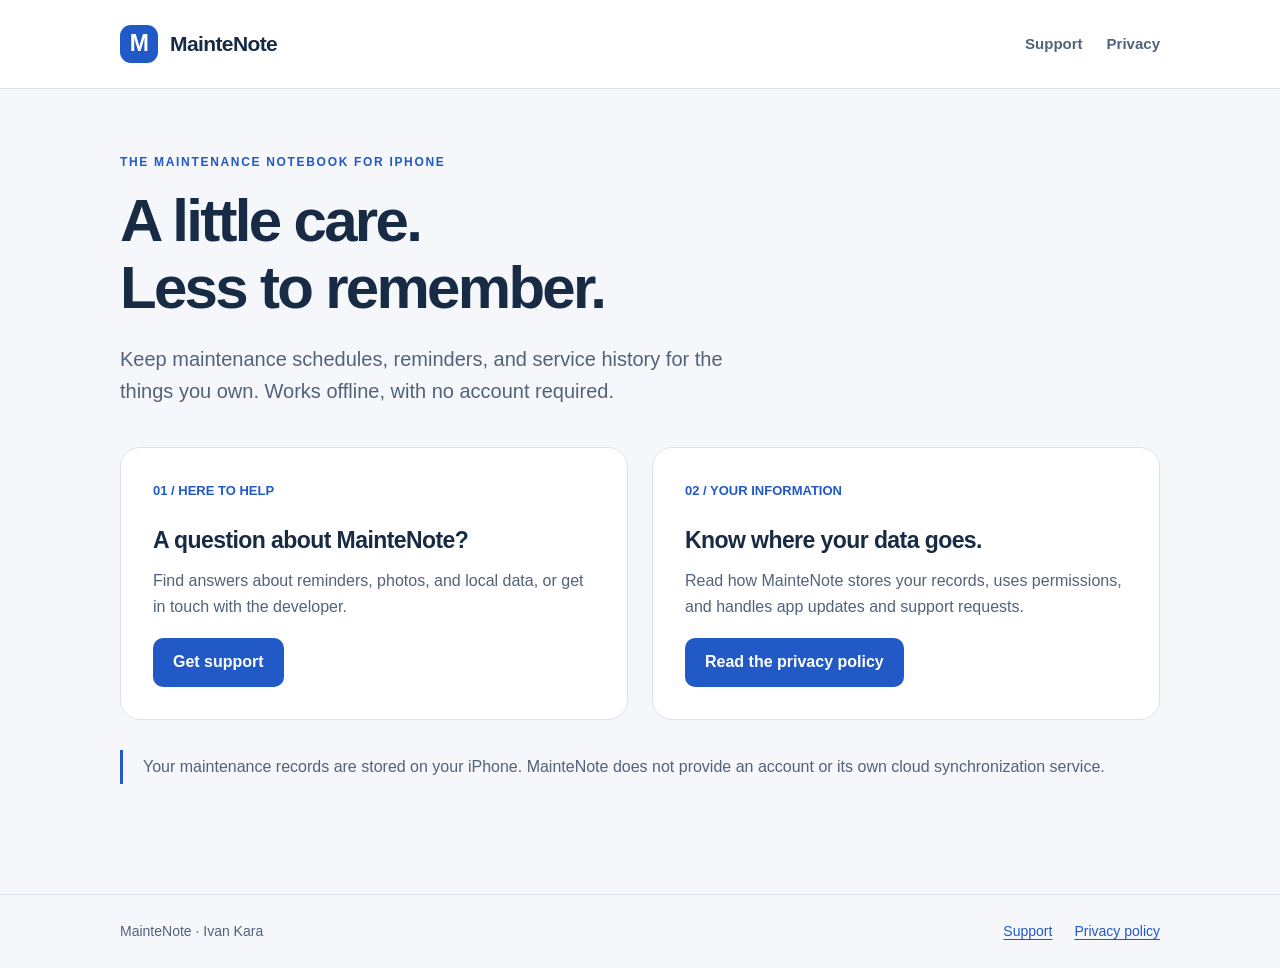
==== public/index.html @ a6821097 "Initial commit" ====
<!doctype html>
<html lang="en">
<head>
  <meta charset="utf-8">
  <meta name="viewport" content="width=device-width, initial-scale=1">
  <meta name="description" content="Support and privacy information for MainteNote, the offline maintenance notebook for iPhone.">
  <meta name="referrer" content="strict-origin-when-cross-origin">
  <title>MainteNote — Support &amp; Privacy</title>
  <link rel="stylesheet" href="./styles.css">
</head>
<body>
  <a class="skip-link" href="#main">Skip to content</a>
  <header class="site-header">
    <div class="container header-inner">
      <a class="brand" href="./"><span class="brand-mark" aria-hidden="true">M</span>MainteNote</a>
      <nav aria-label="Main navigation"><a href="./support/">Support</a><a href="./privacy/">Privacy</a></nav>
    </div>
  </header>
  <main id="main" class="container">
    <p class="eyebrow">The maintenance notebook for iPhone</p>
    <h1>A little care.<br>Less to remember.</h1>
    <p class="lead">Keep maintenance schedules, reminders, and service history for the things you own. Works offline, with no account required.</p>
    <div class="grid">
      <section class="card" aria-labelledby="support-title">
        <span class="card-number" aria-hidden="true">01 / HERE TO HELP</span>
        <h2 id="support-title">A question about MainteNote?</h2>
        <p>Find answers about reminders, photos, and local data, or get in touch with the developer.</p>
        <a class="button" href="./support/">Get support</a>
      </section>
      <section class="card" aria-labelledby="privacy-title">
        <span class="card-number" aria-hidden="true">02 / YOUR INFORMATION</span>
        <h2 id="privacy-title">Know where your data goes.</h2>
        <p>Read how MainteNote stores your records, uses permissions, and handles app updates and support requests.</p>
        <a class="button" href="./privacy/">Read the privacy policy</a>
      </section>
    </div>
    <p class="notice">Your maintenance records are stored on your iPhone. MainteNote does not provide an account or its own cloud synchronization service.</p>
  </main>
  <footer class="site-footer">
    <div class="container footer-inner"><span>MainteNote · Ivan Kara</span><div class="footer-links"><a href="./support/">Support</a><a href="./privacy/">Privacy policy</a></div></div>
  </footer>
</body>
</html>
---- public/styles.css ----
:root {
  color-scheme: light;
  font-family: -apple-system, BlinkMacSystemFont, "Segoe UI", sans-serif;
  color: #172b45;
  background: #f5f7fa;
  font-synthesis: none;
  line-height: 1.65;
  --muted: #52627a;
  --accent: #2159c7;
  --border: #dce3ed;
}

* { box-sizing: border-box; }
body { margin: 0; }
a { color: var(--accent); text-underline-offset: 0.2em; }
a:hover { text-decoration-thickness: 2px; }
a:focus-visible { outline: 3px solid var(--accent); outline-offset: 5px; border-radius: 3px; }
.container { width: min(100% - 48px, 1040px); margin-inline: auto; }
.skip-link { position: absolute; top: -100px; left: 24px; padding: 12px; background: white; z-index: 1; }
.skip-link:focus { top: 12px; }
.site-header { border-bottom: 1px solid var(--border); background: #fff; }
.header-inner { min-height: 88px; display: flex; justify-content: space-between; align-items: center; gap: 24px; }
.brand { display: inline-flex; align-items: center; gap: 12px; color: #172b45; text-decoration: none; font-size: 21px; font-weight: 750; letter-spacing: -0.6px; }
.brand-mark { display: grid; place-items: center; width: 38px; height: 38px; border-radius: 11px; color: #fff; background: var(--accent); font-size: 23px; }
nav { display: flex; gap: 24px; }
nav a { color: var(--muted); font-size: 15px; font-weight: 600; text-decoration: none; padding-block: 10px; }
nav a[aria-current="page"] { color: var(--accent); text-decoration: underline; }
main { padding-block: 64px 80px; min-height: calc(100vh - 190px); }
.eyebrow { margin: 0 0 14px; color: var(--accent); font-size: 12px; font-weight: 750; letter-spacing: 0.14em; text-transform: uppercase; }
h1 { max-width: 800px; margin: 0 0 22px; font-size: clamp(36px, 6vw, 60px); line-height: 1.12; letter-spacing: -0.045em; font-weight: 750; }
h2 { margin: 0 0 12px; font-size: 23px; line-height: 1.3; letter-spacing: -0.025em; }
h3 { font-size: 18px; margin: 28px 0 8px; }
p { margin: 0 0 18px; }
.lead { max-width: 660px; color: var(--muted); font-size: 20px; line-height: 1.6; }
.meta { color: var(--muted); font-size: 14px; }
.grid { display: grid; grid-template-columns: 1fr 1fr; gap: 24px; margin-top: 40px; }
.card { background: #fff; border: 1px solid var(--border); border-radius: 20px; padding: 32px; }
.card p { color: var(--muted); }
.card p:last-child { margin-bottom: 0; }
.card-number { display: block; color: var(--accent); font-size: 13px; font-weight: 700; margin-bottom: 24px; }
.button { display: inline-flex; justify-content: center; align-items: center; min-height: 48px; padding: 11px 20px; background: var(--accent); color: #fff; border-radius: 10px; text-decoration: none; font-weight: 650; }
.button:hover { background: #19469e; }
.contact { display: grid; grid-template-columns: 1.15fr 1fr; gap: 40px; align-items: start; margin-top: 36px; }
.contact a { overflow-wrap: anywhere; }
.contact-label { font-size: 13px; font-weight: 650; color: var(--muted); margin-bottom: 8px; }
.contact-email { font-size: 22px; font-weight: 650; }
.notice { border-left: 3px solid var(--accent); padding: 4px 0 4px 20px; color: var(--muted); margin-block: 30px; }
.notice p:last-child { margin-bottom: 0; }
.faq { margin-top: 48px; max-width: 800px; }
.faq section { padding-block: 26px; border-top: 1px solid var(--border); }
.faq h3 { margin-top: 0; }
.faq p:last-child { margin-bottom: 0; }
.prose { max-width: 760px; }
.prose section { margin-top: 34px; }
.prose li { margin-bottom: 10px; }
ul, ol { padding-left: 24px; }
.site-footer { border-top: 1px solid var(--border); }
.footer-inner { display: flex; flex-wrap: wrap; gap: 16px 28px; justify-content: space-between; padding-block: 25px; font-size: 14px; color: var(--muted); }
.footer-links { display: flex; flex-wrap: wrap; gap: 22px; }

@media (max-width: 640px) {
  .container { width: min(100% - 32px, 1040px); }
  .header-inner { min-height: 80px; gap: 12px; flex-wrap: wrap; padding-block: 16px; }
  .brand { font-size: 19px; }
  nav { gap: 18px; }
  main { padding-block: 40px 56px; }
  .lead { font-size: 18px; }
  .grid, .contact { grid-template-columns: 1fr; gap: 20px; }
  .card { padding: 24px; }
  .card-number { margin-bottom: 16px; }
  .contact-email { font-size: 19px; }
}
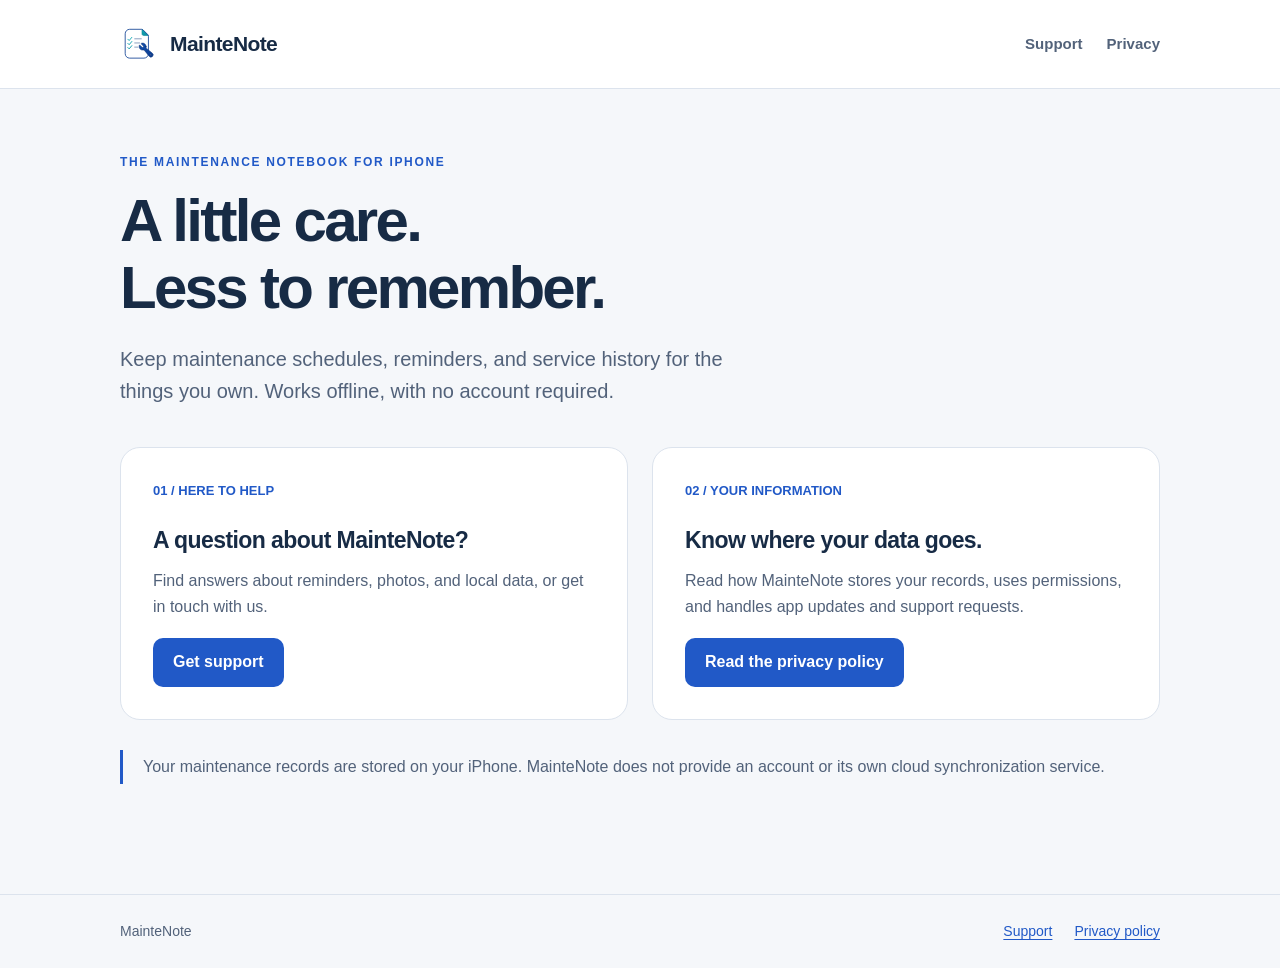
==== commit 294803de: "Better site" ====
--- a/public/index.html
+++ b/public/index.html
@@ -6,13 +6,16 @@
   <meta name="description" content="Support and privacy information for MainteNote, the offline maintenance notebook for iPhone.">
   <meta name="referrer" content="strict-origin-when-cross-origin">
   <title>MainteNote — Support &amp; Privacy</title>
+  <link rel="icon" href="./maintenote-mark.svg" type="image/svg+xml">
+  <meta name="theme-color" content="#f5f7fa" media="(prefers-color-scheme: light)">
+  <meta name="theme-color" content="#0d1726" media="(prefers-color-scheme: dark)">
   <link rel="stylesheet" href="./styles.css">
 </head>
 <body>
   <a class="skip-link" href="#main">Skip to content</a>
   <header class="site-header">
     <div class="container header-inner">
-      <a class="brand" href="./"><span class="brand-mark" aria-hidden="true">M</span>MainteNote</a>
+      <a class="brand" href="./"><img class="brand-mark" src="./maintenote-mark.svg" alt="">MainteNote</a>
       <nav aria-label="Main navigation"><a href="./support/">Support</a><a href="./privacy/">Privacy</a></nav>
     </div>
   </header>
@@ -24,7 +27,7 @@
       <section class="card" aria-labelledby="support-title">
         <span class="card-number" aria-hidden="true">01 / HERE TO HELP</span>
         <h2 id="support-title">A question about MainteNote?</h2>
-        <p>Find answers about reminders, photos, and local data, or get in touch with the developer.</p>
+        <p>Find answers about reminders, photos, and local data, or get in touch with us.</p>
         <a class="button" href="./support/">Get support</a>
       </section>
       <section class="card" aria-labelledby="privacy-title">
@@ -37,7 +40,7 @@
     <p class="notice">Your maintenance records are stored on your iPhone. MainteNote does not provide an account or its own cloud synchronization service.</p>
   </main>
   <footer class="site-footer">
-    <div class="container footer-inner"><span>MainteNote · Ivan Kara</span><div class="footer-links"><a href="./support/">Support</a><a href="./privacy/">Privacy policy</a></div></div>
+    <div class="container footer-inner"><span>MainteNote</span><div class="footer-links"><a href="./support/">Support</a><a href="./privacy/">Privacy policy</a></div></div>
   </footer>
 </body>
 </html>
--- a/public/styles.css
+++ b/public/styles.css
@@ -1,12 +1,16 @@
 :root {
-  color-scheme: light;
+  color-scheme: light dark;
   font-family: -apple-system, BlinkMacSystemFont, "Segoe UI", sans-serif;
   color: #172b45;
   background: #f5f7fa;
   font-synthesis: none;
   line-height: 1.65;
+  --surface: #fff;
+  --text: #172b45;
   --muted: #52627a;
   --accent: #2159c7;
+  --accent-hover: #19469e;
+  --on-accent: #fff;
   --border: #dce3ed;
 }
 
@@ -16,12 +20,12 @@
 a:hover { text-decoration-thickness: 2px; }
 a:focus-visible { outline: 3px solid var(--accent); outline-offset: 5px; border-radius: 3px; }
 .container { width: min(100% - 48px, 1040px); margin-inline: auto; }
-.skip-link { position: absolute; top: -100px; left: 24px; padding: 12px; background: white; z-index: 1; }
+.skip-link { position: absolute; top: -100px; left: 24px; padding: 12px; background: var(--surface); z-index: 1; }
 .skip-link:focus { top: 12px; }
-.site-header { border-bottom: 1px solid var(--border); background: #fff; }
+.site-header { border-bottom: 1px solid var(--border); background: var(--surface); }
 .header-inner { min-height: 88px; display: flex; justify-content: space-between; align-items: center; gap: 24px; }
-.brand { display: inline-flex; align-items: center; gap: 12px; color: #172b45; text-decoration: none; font-size: 21px; font-weight: 750; letter-spacing: -0.6px; }
-.brand-mark { display: grid; place-items: center; width: 38px; height: 38px; border-radius: 11px; color: #fff; background: var(--accent); font-size: 23px; }
+.brand { display: inline-flex; align-items: center; gap: 12px; color: var(--text); text-decoration: none; font-size: 21px; font-weight: 750; letter-spacing: -0.6px; }
+.brand-mark { display: block; width: 38px; height: 38px; }
 nav { display: flex; gap: 24px; }
 nav a { color: var(--muted); font-size: 15px; font-weight: 600; text-decoration: none; padding-block: 10px; }
 nav a[aria-current="page"] { color: var(--accent); text-decoration: underline; }
@@ -34,16 +38,15 @@
 .lead { max-width: 660px; color: var(--muted); font-size: 20px; line-height: 1.6; }
 .meta { color: var(--muted); font-size: 14px; }
 .grid { display: grid; grid-template-columns: 1fr 1fr; gap: 24px; margin-top: 40px; }
-.card { background: #fff; border: 1px solid var(--border); border-radius: 20px; padding: 32px; }
+.card { background: var(--surface); border: 1px solid var(--border); border-radius: 20px; padding: 32px; }
 .card p { color: var(--muted); }
 .card p:last-child { margin-bottom: 0; }
 .card-number { display: block; color: var(--accent); font-size: 13px; font-weight: 700; margin-bottom: 24px; }
-.button { display: inline-flex; justify-content: center; align-items: center; min-height: 48px; padding: 11px 20px; background: var(--accent); color: #fff; border-radius: 10px; text-decoration: none; font-weight: 650; }
-.button:hover { background: #19469e; }
+.button { display: inline-flex; justify-content: center; align-items: center; min-height: 48px; padding: 11px 20px; background: var(--accent); color: var(--on-accent); border-radius: 10px; text-decoration: none; font-weight: 650; }
+.button:hover { background: var(--accent-hover); }
 .contact { display: grid; grid-template-columns: 1.15fr 1fr; gap: 40px; align-items: start; margin-top: 36px; }
 .contact a { overflow-wrap: anywhere; }
 .contact-label { font-size: 13px; font-weight: 650; color: var(--muted); margin-bottom: 8px; }
-.contact-email { font-size: 22px; font-weight: 650; }
 .notice { border-left: 3px solid var(--accent); padding: 4px 0 4px 20px; color: var(--muted); margin-block: 30px; }
 .notice p:last-child { margin-bottom: 0; }
 .faq { margin-top: 48px; max-width: 800px; }
@@ -58,6 +61,20 @@
 .footer-inner { display: flex; flex-wrap: wrap; gap: 16px 28px; justify-content: space-between; padding-block: 25px; font-size: 14px; color: var(--muted); }
 .footer-links { display: flex; flex-wrap: wrap; gap: 22px; }
 
+@media (prefers-color-scheme: dark) {
+  :root {
+    color: #e8eef7;
+    background: #0d1726;
+    --surface: #141f30;
+    --text: #e8eef7;
+    --muted: #aab7c8;
+    --accent: #7da8ff;
+    --accent-hover: #9bbcff;
+    --on-accent: #08162b;
+    --border: #2a394e;
+  }
+}
+
 @media (max-width: 640px) {
   .container { width: min(100% - 32px, 1040px); }
   .header-inner { min-height: 80px; gap: 12px; flex-wrap: wrap; padding-block: 16px; }
@@ -68,5 +85,4 @@
   .grid, .contact { grid-template-columns: 1fr; gap: 20px; }
   .card { padding: 24px; }
   .card-number { margin-bottom: 16px; }
-  .contact-email { font-size: 19px; }
 }
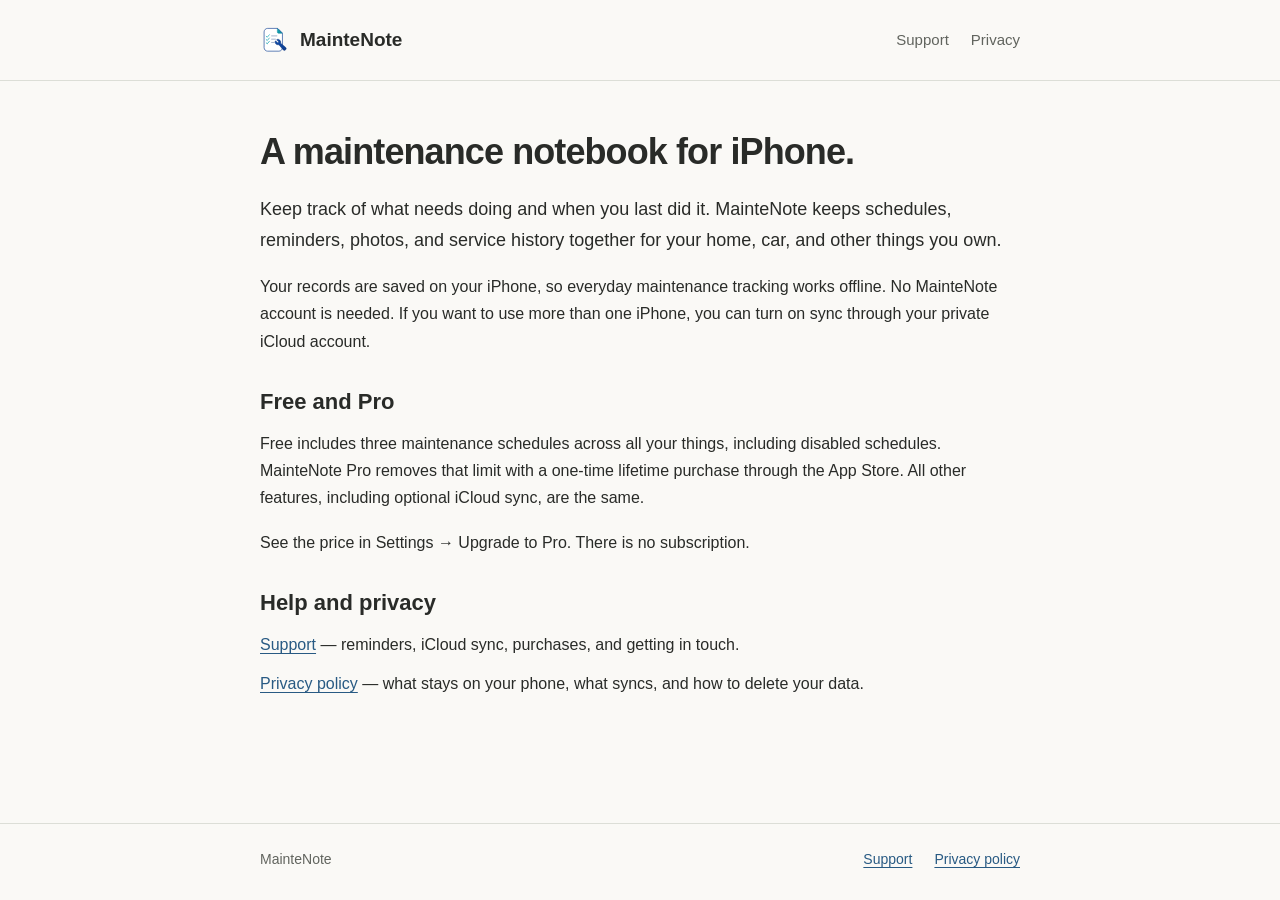
==== commit d3cda2d5: "Update" ====
--- a/public/index.html
+++ b/public/index.html
@@ -7,8 +7,8 @@
   <meta name="referrer" content="strict-origin-when-cross-origin">
   <title>MainteNote — Support &amp; Privacy</title>
   <link rel="icon" href="./maintenote-mark.svg" type="image/svg+xml">
-  <meta name="theme-color" content="#f5f7fa" media="(prefers-color-scheme: light)">
-  <meta name="theme-color" content="#0d1726" media="(prefers-color-scheme: dark)">
+  <meta name="theme-color" content="#faf9f6" media="(prefers-color-scheme: light)">
+  <meta name="theme-color" content="#191a18" media="(prefers-color-scheme: dark)">
   <link rel="stylesheet" href="./styles.css">
 </head>
 <body>
@@ -20,24 +20,21 @@
     </div>
   </header>
   <main id="main" class="container">
-    <p class="eyebrow">The maintenance notebook for iPhone</p>
-    <h1>A little care.<br>Less to remember.</h1>
-    <p class="lead">Keep maintenance schedules, reminders, and service history for the things you own. Works offline, with no account required.</p>
-    <div class="grid">
-      <section class="card" aria-labelledby="support-title">
-        <span class="card-number" aria-hidden="true">01 / HERE TO HELP</span>
-        <h2 id="support-title">A question about MainteNote?</h2>
-        <p>Find answers about reminders, photos, and local data, or get in touch with us.</p>
-        <a class="button" href="./support/">Get support</a>
-      </section>
-      <section class="card" aria-labelledby="privacy-title">
-        <span class="card-number" aria-hidden="true">02 / YOUR INFORMATION</span>
-        <h2 id="privacy-title">Know where your data goes.</h2>
-        <p>Read how MainteNote stores your records, uses permissions, and handles app updates and support requests.</p>
-        <a class="button" href="./privacy/">Read the privacy policy</a>
-      </section>
-    </div>
-    <p class="notice">Your maintenance records are stored on your iPhone. MainteNote does not provide an account or its own cloud synchronization service.</p>
+    <h1>A maintenance notebook for iPhone.</h1>
+    <p class="lead">Keep track of what needs doing and when you last did it. MainteNote keeps schedules, reminders, photos, and service history together for your home, car, and other things you own.</p>
+    <p>Your records are saved on your iPhone, so everyday maintenance tracking works offline. No MainteNote account is needed. If you want to use more than one iPhone, you can turn on sync through your private iCloud account.</p>
+    <section class="home-section" aria-labelledby="plan-title">
+      <h2 id="plan-title">Free and Pro</h2>
+      <p>Free includes three maintenance schedules across all your things, including disabled schedules. MainteNote Pro removes that limit with a one-time lifetime purchase through the App Store. All other features, including optional iCloud sync, are the same.</p>
+      <p>See the price in Settings → Upgrade to Pro. There is no subscription.</p>
+    </section>
+    <section class="home-section" aria-labelledby="help-title">
+      <h2 id="help-title">Help and privacy</h2>
+      <ul class="page-links">
+        <li><a href="./support/">Support</a> — reminders, iCloud sync, purchases, and getting in touch.</li>
+        <li><a href="./privacy/">Privacy policy</a> — what stays on your phone, what syncs, and how to delete your data.</li>
+      </ul>
+    </section>
   </main>
   <footer class="site-footer">
     <div class="container footer-inner"><span>MainteNote</span><div class="footer-links"><a href="./support/">Support</a><a href="./privacy/">Privacy policy</a></div></div>
--- a/public/styles.css
+++ b/public/styles.css
@@ -1,88 +1,69 @@
 :root {
   color-scheme: light dark;
   font-family: -apple-system, BlinkMacSystemFont, "Segoe UI", sans-serif;
-  color: #172b45;
-  background: #f5f7fa;
   font-synthesis: none;
-  line-height: 1.65;
-  --surface: #fff;
-  --text: #172b45;
-  --muted: #52627a;
-  --accent: #2159c7;
-  --accent-hover: #19469e;
-  --on-accent: #fff;
-  --border: #dce3ed;
+  line-height: 1.7;
+  --background: #faf9f6;
+  --text: #292b28;
+  --muted: #61645e;
+  --accent: #285a83;
+  --border: #dcded7;
+  color: var(--text);
+  background: var(--background);
 }
 
 * { box-sizing: border-box; }
 body { margin: 0; }
-a { color: var(--accent); text-underline-offset: 0.2em; }
+a { color: var(--accent); text-underline-offset: 0.2em; overflow-wrap: anywhere; }
 a:hover { text-decoration-thickness: 2px; }
-a:focus-visible { outline: 3px solid var(--accent); outline-offset: 5px; border-radius: 3px; }
-.container { width: min(100% - 48px, 1040px); margin-inline: auto; }
-.skip-link { position: absolute; top: -100px; left: 24px; padding: 12px; background: var(--surface); z-index: 1; }
+a:focus-visible { outline: 2px solid var(--accent); outline-offset: 5px; }
+.container { width: min(100% - 48px, 760px); margin-inline: auto; }
+.skip-link { position: absolute; top: -100px; left: 24px; padding: 12px; background: var(--background); z-index: 1; }
 .skip-link:focus { top: 12px; }
-.site-header { border-bottom: 1px solid var(--border); background: var(--surface); }
-.header-inner { min-height: 88px; display: flex; justify-content: space-between; align-items: center; gap: 24px; }
-.brand { display: inline-flex; align-items: center; gap: 12px; color: var(--text); text-decoration: none; font-size: 21px; font-weight: 750; letter-spacing: -0.6px; }
-.brand-mark { display: block; width: 38px; height: 38px; }
-nav { display: flex; gap: 24px; }
-nav a { color: var(--muted); font-size: 15px; font-weight: 600; text-decoration: none; padding-block: 10px; }
-nav a[aria-current="page"] { color: var(--accent); text-decoration: underline; }
-main { padding-block: 64px 80px; min-height: calc(100vh - 190px); }
-.eyebrow { margin: 0 0 14px; color: var(--accent); font-size: 12px; font-weight: 750; letter-spacing: 0.14em; text-transform: uppercase; }
-h1 { max-width: 800px; margin: 0 0 22px; font-size: clamp(36px, 6vw, 60px); line-height: 1.12; letter-spacing: -0.045em; font-weight: 750; }
-h2 { margin: 0 0 12px; font-size: 23px; line-height: 1.3; letter-spacing: -0.025em; }
-h3 { font-size: 18px; margin: 28px 0 8px; }
+.site-header { border-bottom: 1px solid var(--border); }
+.header-inner { min-height: 80px; display: flex; justify-content: space-between; align-items: center; gap: 24px; }
+.brand { display: inline-flex; align-items: center; gap: 10px; color: var(--text); text-decoration: none; font-size: 19px; font-weight: 650; }
+.brand-mark { display: block; width: 30px; height: 30px; }
+nav { display: flex; gap: 22px; }
+nav a { display: inline-block; color: var(--muted); font-size: 15px; text-decoration: none; padding-block: 12px; }
+nav a[aria-current="page"] { color: var(--text); text-decoration: underline; }
+main { padding-block: 48px 64px; min-height: calc(100vh - 158px); }
+h1 { margin: 0 0 20px; font-size: clamp(28px, 4vw, 36px); line-height: 1.25; font-weight: 650; letter-spacing: -0.025em; }
+h2 { margin: 0 0 12px; font-size: 22px; line-height: 1.4; font-weight: 650; }
+h3 { margin: 0 0 10px; font-size: 18px; line-height: 1.5; font-weight: 650; }
 p { margin: 0 0 18px; }
-.lead { max-width: 660px; color: var(--muted); font-size: 20px; line-height: 1.6; }
-.meta { color: var(--muted); font-size: 14px; }
-.grid { display: grid; grid-template-columns: 1fr 1fr; gap: 24px; margin-top: 40px; }
-.card { background: var(--surface); border: 1px solid var(--border); border-radius: 20px; padding: 32px; }
-.card p { color: var(--muted); }
-.card p:last-child { margin-bottom: 0; }
-.card-number { display: block; color: var(--accent); font-size: 13px; font-weight: 700; margin-bottom: 24px; }
-.button { display: inline-flex; justify-content: center; align-items: center; min-height: 48px; padding: 11px 20px; background: var(--accent); color: var(--on-accent); border-radius: 10px; text-decoration: none; font-weight: 650; }
-.button:hover { background: var(--accent-hover); }
-.contact { display: grid; grid-template-columns: 1.15fr 1fr; gap: 40px; align-items: start; margin-top: 36px; }
-.contact a { overflow-wrap: anywhere; }
-.contact-label { font-size: 13px; font-weight: 650; color: var(--muted); margin-bottom: 8px; }
-.notice { border-left: 3px solid var(--accent); padding: 4px 0 4px 20px; color: var(--muted); margin-block: 30px; }
-.notice p:last-child { margin-bottom: 0; }
-.faq { margin-top: 48px; max-width: 800px; }
-.faq section { padding-block: 26px; border-top: 1px solid var(--border); }
-.faq h3 { margin-top: 0; }
+.lead { font-size: 18px; }
+.meta { color: var(--muted); font-size: 14px; margin-bottom: 28px; }
+.home-section { margin-top: 32px; }
+.page-links { list-style: none; padding: 0; }
+.page-links li { margin-bottom: 12px; }
+.faq { margin-top: 40px; }
+.faq > h2 { margin-bottom: 20px; }
+.faq section { padding-block: 24px; border-top: 1px solid var(--border); }
 .faq p:last-child { margin-bottom: 0; }
-.prose { max-width: 760px; }
-.prose section { margin-top: 34px; }
-.prose li { margin-bottom: 10px; }
-ul, ol { padding-left: 24px; }
+.prose section { margin-top: 32px; }
+ul, ol { padding-left: 24px; margin-block: 0 18px; }
+li { margin-bottom: 12px; }
+section[id], h2[id] { scroll-margin-top: 24px; }
 .site-footer { border-top: 1px solid var(--border); }
-.footer-inner { display: flex; flex-wrap: wrap; gap: 16px 28px; justify-content: space-between; padding-block: 25px; font-size: 14px; color: var(--muted); }
+.footer-inner { display: flex; flex-wrap: wrap; gap: 12px 24px; justify-content: space-between; padding-block: 24px; font-size: 14px; color: var(--muted); }
 .footer-links { display: flex; flex-wrap: wrap; gap: 22px; }
 
 @media (prefers-color-scheme: dark) {
   :root {
-    color: #e8eef7;
-    background: #0d1726;
-    --surface: #141f30;
-    --text: #e8eef7;
-    --muted: #aab7c8;
-    --accent: #7da8ff;
-    --accent-hover: #9bbcff;
-    --on-accent: #08162b;
-    --border: #2a394e;
+    --background: #191a18;
+    --text: #e6e7e1;
+    --muted: #a9ada2;
+    --accent: #9dc6e5;
+    --border: #3b3e37;
   }
 }
 
-@media (max-width: 640px) {
-  .container { width: min(100% - 32px, 1040px); }
-  .header-inner { min-height: 80px; gap: 12px; flex-wrap: wrap; padding-block: 16px; }
-  .brand { font-size: 19px; }
+@media (max-width: 480px) {
+  .container { width: calc(100% - 36px); }
+  .header-inner { min-height: 72px; gap: 8px 16px; flex-wrap: wrap; padding-block: 10px; }
+  .brand { font-size: 18px; }
   nav { gap: 18px; }
-  main { padding-block: 40px 56px; }
-  .lead { font-size: 18px; }
-  .grid, .contact { grid-template-columns: 1fr; gap: 20px; }
-  .card { padding: 24px; }
-  .card-number { margin-bottom: 16px; }
+  main { padding-block: 32px 48px; }
+  .lead { font-size: 17px; }
 }
